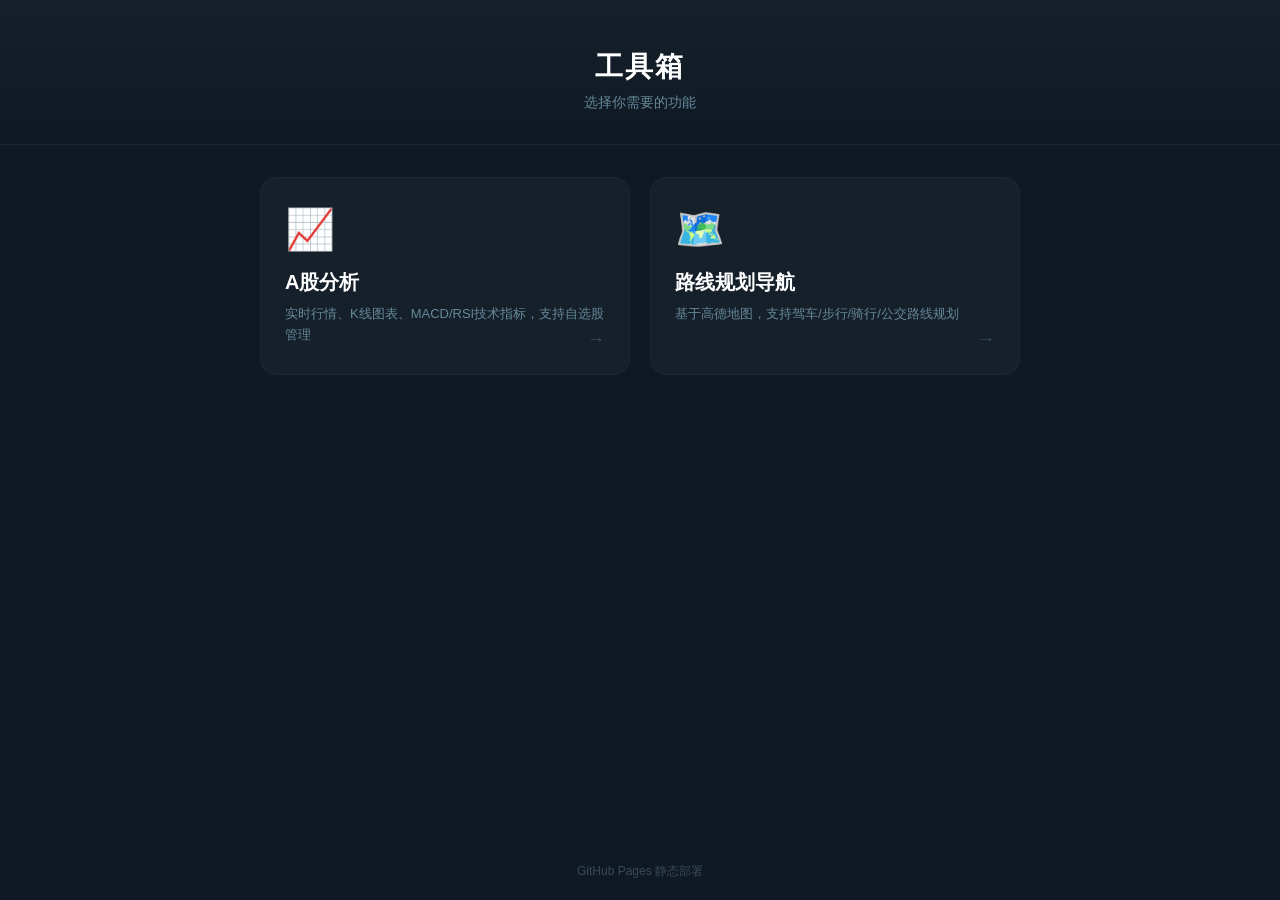
==== index.html @ 036002cf "Add files via upload" ====
<!DOCTYPE html>
<html lang="zh-CN">
<head>
  <meta charset="UTF-8">
  <meta name="viewport" content="width=device-width, initial-scale=1.0">
  <title>工具箱</title>
  <style>
    * { margin: 0; padding: 0; box-sizing: border-box; -webkit-tap-highlight-color: transparent; }
    body {
      font-family: -apple-system, BlinkMacSystemFont, "PingFang SC", "Microsoft YaHei", sans-serif;
      background: #0f1923;
      color: #e0e0e0;
      min-height: 100vh;
      display: flex;
      flex-direction: column;
      align-items: center;
    }

    /* ---- 顶部标题区 ---- */
    .hero {
      width: 100%;
      text-align: center;
      padding: 48px 20px 32px;
      background: linear-gradient(180deg, #15202b 0%, #0f1923 100%);
      border-bottom: 1px solid #1a2733;
    }
    .hero h1 {
      font-size: 28px;
      font-weight: 700;
      color: #fff;
      margin-bottom: 8px;
      letter-spacing: 2px;
    }
    .hero p {
      font-size: 14px;
      color: #689;
    }

    /* ---- 卡片网格 ---- */
    .grid {
      display: grid;
      grid-template-columns: repeat(auto-fill, minmax(280px, 1fr));
      gap: 20px;
      width: 100%;
      max-width: 800px;
      padding: 32px 20px 48px;
    }

    .card {
      display: block;
      text-decoration: none;
      color: inherit;
      background: #15202b;
      border: 1px solid #1a2733;
      border-radius: 16px;
      padding: 28px 24px;
      transition: transform 0.2s, border-color 0.2s, box-shadow 0.2s;
      position: relative;
      overflow: hidden;
    }
    .card:hover {
      transform: translateY(-4px);
      border-color: #2a3a4a;
      box-shadow: 0 8px 32px rgba(0,0,0,0.3);
    }
    .card:active {
      transform: translateY(-1px);
    }

    .card-icon {
      font-size: 40px;
      margin-bottom: 16px;
      display: block;
    }
    .card-title {
      font-size: 20px;
      font-weight: 600;
      color: #fff;
      margin-bottom: 8px;
    }
    .card-desc {
      font-size: 13px;
      color: #689;
      line-height: 1.6;
    }
    .card-arrow {
      position: absolute;
      bottom: 24px;
      right: 24px;
      font-size: 18px;
      color: #3a4a5a;
      transition: color 0.2s, transform 0.2s;
    }
    .card:hover .card-arrow {
      color: #4fc3f7;
      transform: translateX(4px);
    }

    /* ---- 装饰条 ---- */
    .card::before {
      content: '';
      position: absolute;
      top: 0; left: 0; right: 0;
      height: 3px;
      opacity: 0;
      transition: opacity 0.2s;
    }
    .card:hover::before {
      opacity: 1;
    }
    .card-stock::before { background: linear-gradient(90deg, #f04141, #ff6b6b); }
    .card-map::before  { background: linear-gradient(90deg, #1677ff, #4fc3f7); }

    /* ---- 底部 ---- */
    .footer {
      margin-top: auto;
      padding: 20px;
      font-size: 12px;
      color: #3a4a5a;
    }

    /* ---- 手机端 ---- */
    @media (max-width: 600px) {
      .hero { padding: 32px 20px 24px; }
      .hero h1 { font-size: 22px; }
      .grid {
        grid-template-columns: 1fr;
        gap: 16px;
        padding: 24px 16px 32px;
      }
      .card { padding: 24px 20px; }
      .card-icon { font-size: 36px; }
    }
  </style>
</head>
<body>

<div class="hero">
  <h1>工具箱</h1>
  <p>选择你需要的功能</p>
</div>

<div class="grid">
  <!-- A股分析 -->
  <a class="card card-stock" href="stock/index.html">
    <span class="card-icon">📈</span>
    <div class="card-title">A股分析</div>
    <div class="card-desc">实时行情、K线图表、MACD/RSI技术指标，支持自选股管理</div>
    <span class="card-arrow">→</span>
  </a>

  <!-- 地图路线规划 -->
  <a class="card card-map" href="map/index.html">
    <span class="card-icon">🗺️</span>
    <div class="card-title">路线规划导航</div>
    <div class="card-desc">基于高德地图，支持驾车/步行/骑行/公交路线规划</div>
    <span class="card-arrow">→</span>
  </a>

  <!--
    后续新增功能只需复制一个 <a class="card"> 块即可：
    <a class="card card-xxx" href="xxx/index.html">
      <span class="card-icon">🔧</span>
      <div class="card-title">新功能</div>
      <div class="card-desc">功能描述</div>
      <span class="card-arrow">→</span>
    </a>
  -->
</div>

<div class="footer">GitHub Pages 静态部署</div>

</body>
</html>
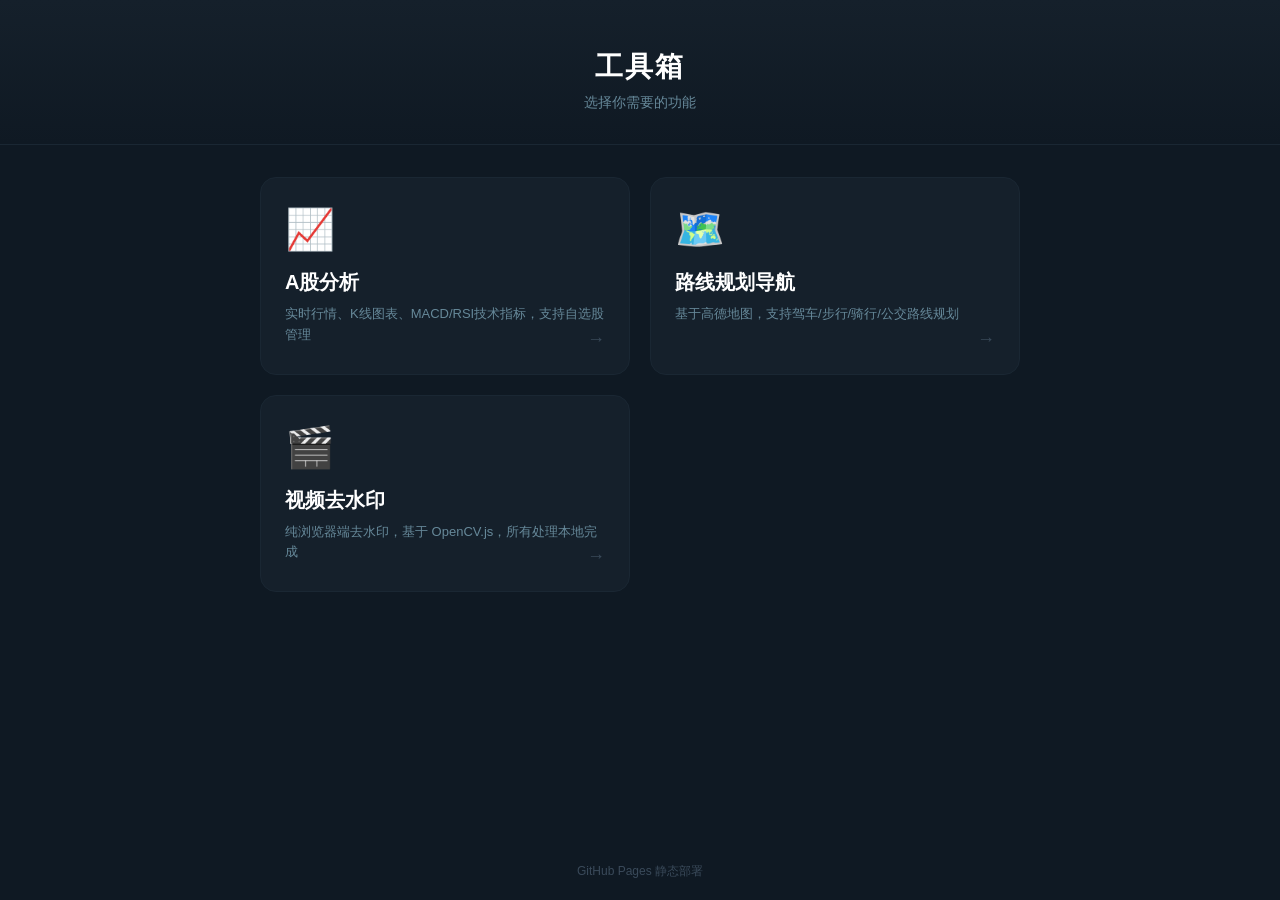
==== commit 8906f1e0: "Add files via upload" ====
--- a/index.html
+++ b/index.html
@@ -110,6 +110,7 @@
     }
     .card-stock::before { background: linear-gradient(90deg, #f04141, #ff6b6b); }
     .card-map::before  { background: linear-gradient(90deg, #1677ff, #4fc3f7); }
+    .card-video::before { background: linear-gradient(90deg, #2ecc71, #58d68d); }
 
     /* ---- 底部 ---- */
     .footer {
@@ -157,6 +158,14 @@
     <span class="card-arrow">→</span>
   </a>
 
+  <!-- 视频去水印 -->
+  <a class="card card-video" href="video/index.html">
+    <span class="card-icon">🎬</span>
+    <div class="card-title">视频去水印</div>
+    <div class="card-desc">纯浏览器端去水印，基于 OpenCV.js，所有处理本地完成</div>
+    <span class="card-arrow">→</span>
+  </a>
+
   <!--
     后续新增功能只需复制一个 <a class="card"> 块即可：
     <a class="card card-xxx" href="xxx/index.html">
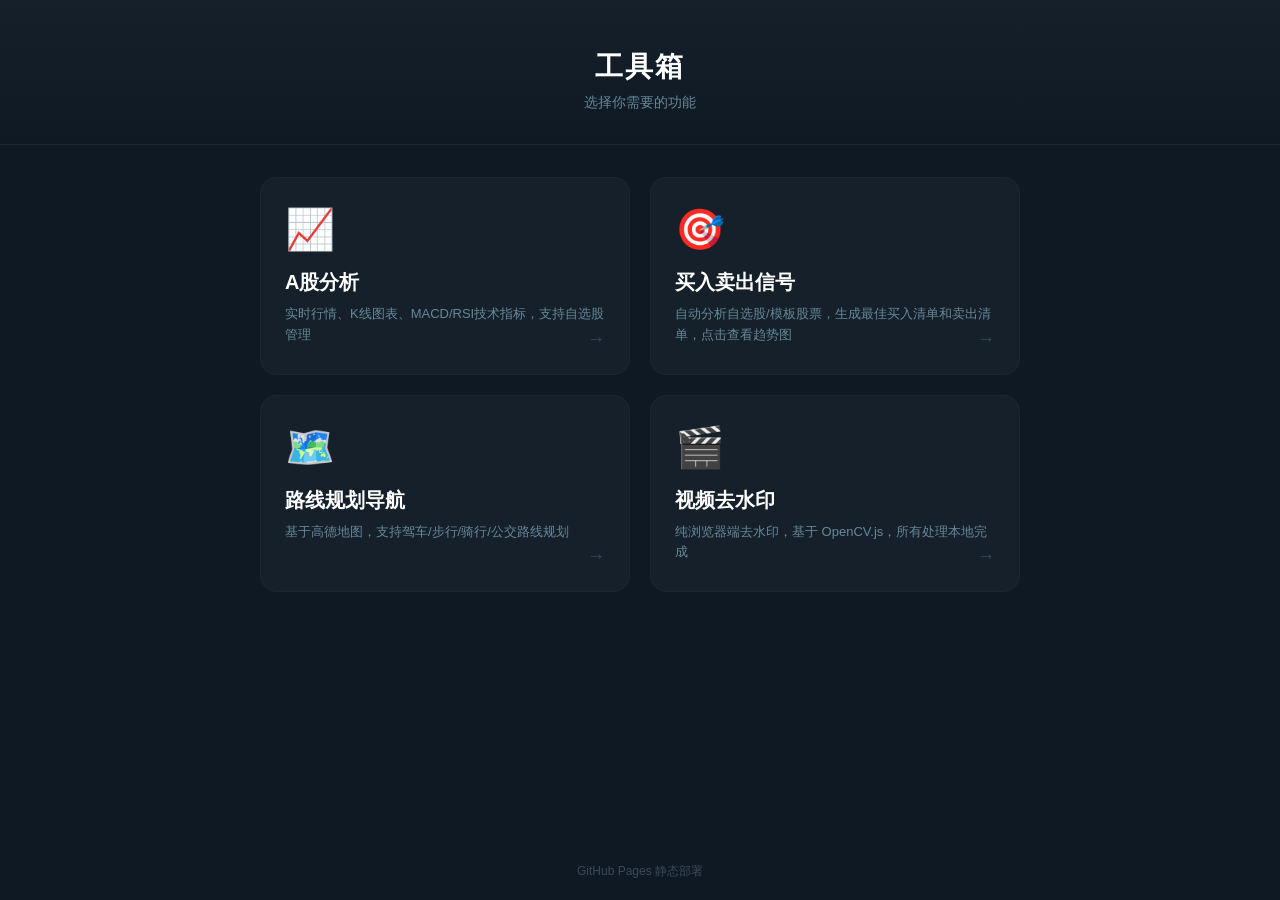
==== commit 45062fb6: "Add files via upload" ====
--- a/index.html
+++ b/index.html
@@ -109,6 +109,7 @@
       opacity: 1;
     }
     .card-stock::before { background: linear-gradient(90deg, #f04141, #ff6b6b); }
+    .card-signals::before { background: linear-gradient(90deg, #ff9800, #ffc107); }
     .card-map::before  { background: linear-gradient(90deg, #1677ff, #4fc3f7); }
     .card-video::before { background: linear-gradient(90deg, #2ecc71, #58d68d); }
 
@@ -150,6 +151,14 @@
     <span class="card-arrow">→</span>
   </a>
 
+  <!-- 买入卖出信号 -->
+  <a class="card card-signals" href="stock/signals.html">
+    <span class="card-icon">🎯</span>
+    <div class="card-title">买入卖出信号</div>
+    <div class="card-desc">自动分析自选股/模板股票，生成最佳买入清单和卖出清单，点击查看趋势图</div>
+    <span class="card-arrow">→</span>
+  </a>
+
   <!-- 地图路线规划 -->
   <a class="card card-map" href="map/index.html">
     <span class="card-icon">🗺️</span>
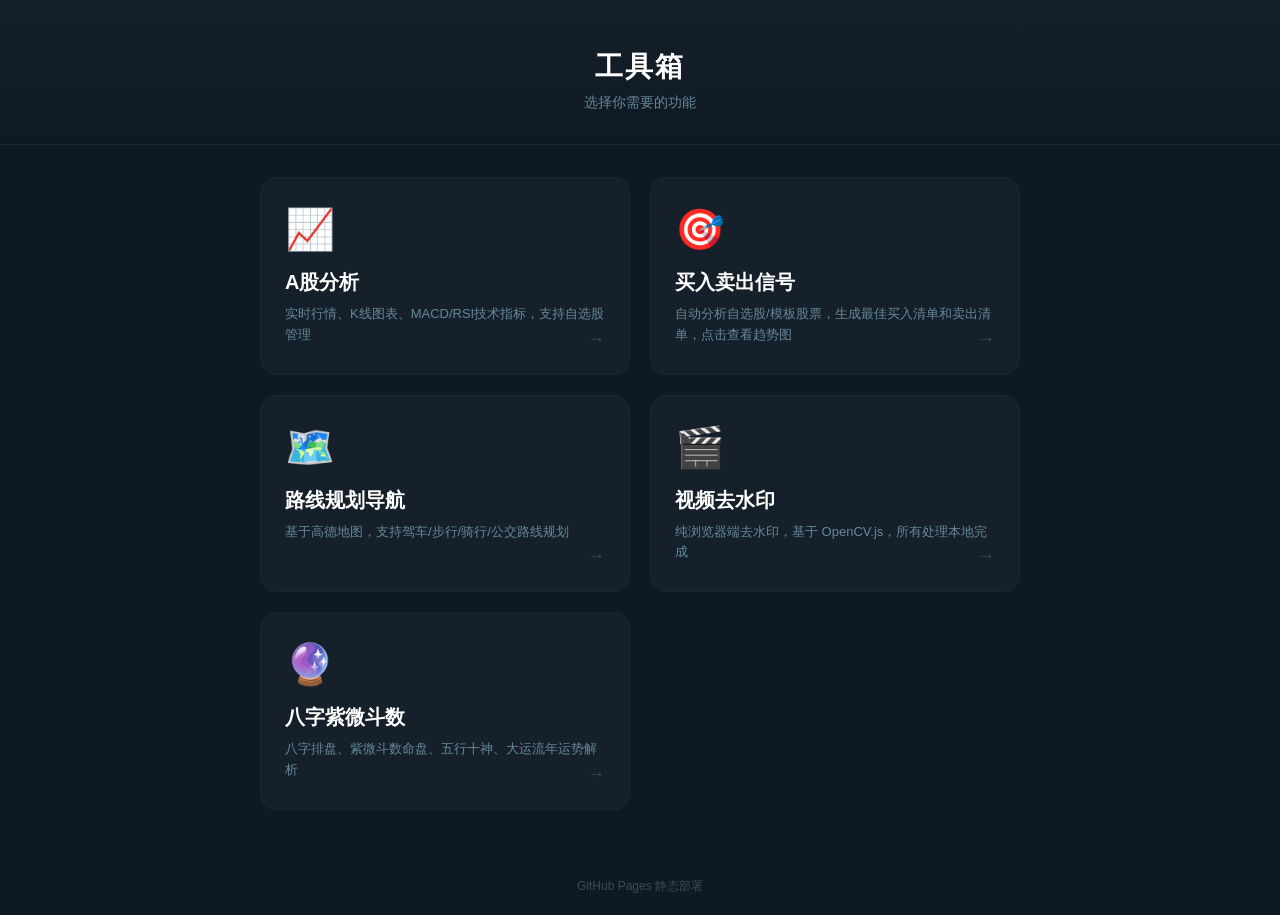
==== commit 1f610c92: "Add files via upload" ====
--- a/index.html
+++ b/index.html
@@ -112,6 +112,7 @@
     .card-signals::before { background: linear-gradient(90deg, #ff9800, #ffc107); }
     .card-map::before  { background: linear-gradient(90deg, #1677ff, #4fc3f7); }
     .card-video::before { background: linear-gradient(90deg, #2ecc71, #58d68d); }
+    .card-bazi::before  { background: linear-gradient(90deg, #f0c860, #9b59b6); }
 
     /* ---- 底部 ---- */
     .footer {
@@ -175,6 +176,14 @@
     <span class="card-arrow">→</span>
   </a>
 
+  <!-- 八字紫微斗数 -->
+  <a class="card card-bazi" href="bazi/index.html">
+    <span class="card-icon">🔮</span>
+    <div class="card-title">八字紫微斗数</div>
+    <div class="card-desc">八字排盘、紫微斗数命盘、五行十神、大运流年运势解析</div>
+    <span class="card-arrow">→</span>
+  </a>
+
   <!--
     后续新增功能只需复制一个 <a class="card"> 块即可：
     <a class="card card-xxx" href="xxx/index.html">
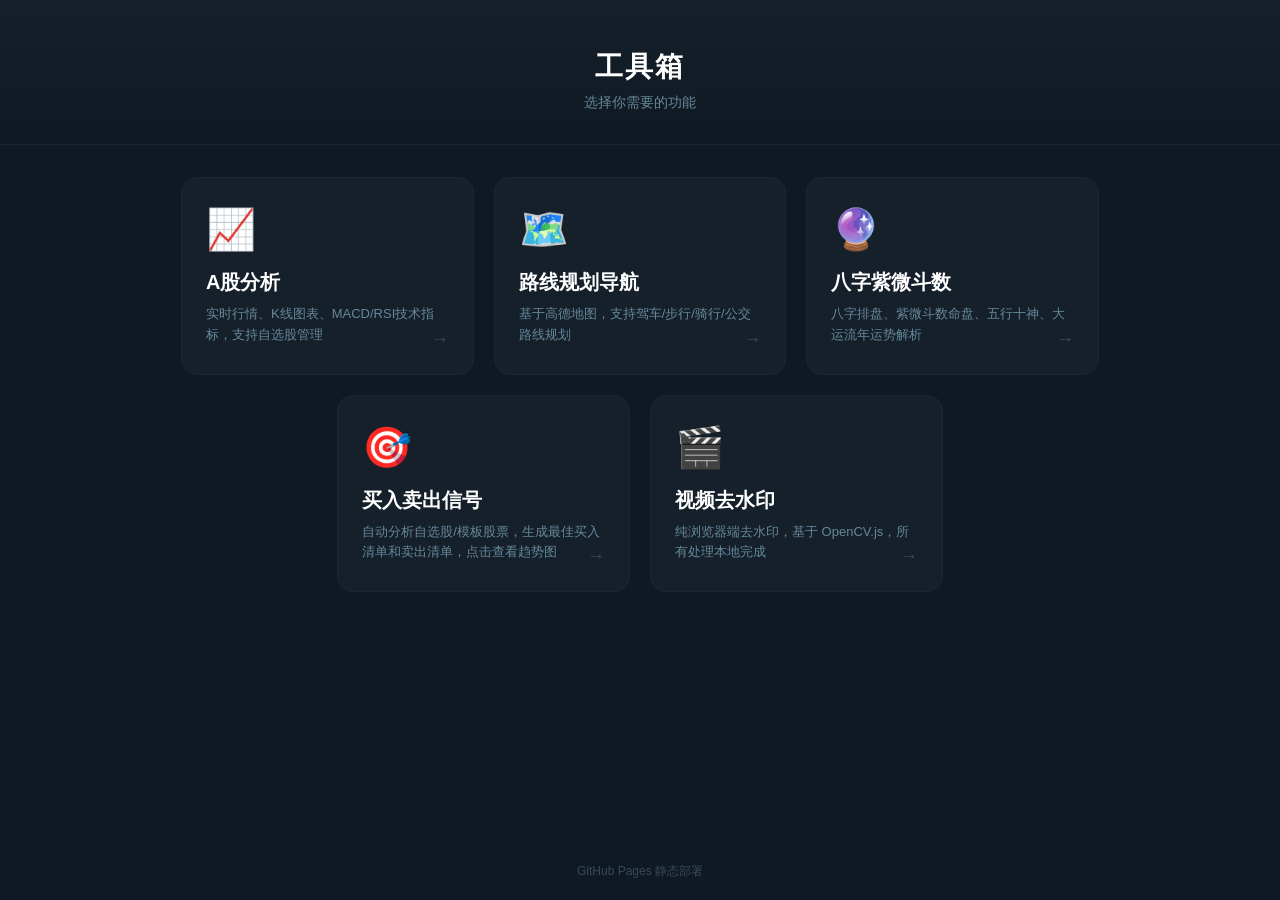
==== commit db151a35: "Add files via upload" ====
--- a/index.html
+++ b/index.html
@@ -1,201 +1,213 @@
-<!DOCTYPE html>
-<html lang="zh-CN">
-<head>
-  <meta charset="UTF-8">
-  <meta name="viewport" content="width=device-width, initial-scale=1.0">
-  <title>工具箱</title>
-  <style>
-    * { margin: 0; padding: 0; box-sizing: border-box; -webkit-tap-highlight-color: transparent; }
-    body {
-      font-family: -apple-system, BlinkMacSystemFont, "PingFang SC", "Microsoft YaHei", sans-serif;
-      background: #0f1923;
-      color: #e0e0e0;
-      min-height: 100vh;
-      display: flex;
-      flex-direction: column;
-      align-items: center;
-    }
-
-    /* ---- 顶部标题区 ---- */
-    .hero {
-      width: 100%;
-      text-align: center;
-      padding: 48px 20px 32px;
-      background: linear-gradient(180deg, #15202b 0%, #0f1923 100%);
-      border-bottom: 1px solid #1a2733;
-    }
-    .hero h1 {
-      font-size: 28px;
-      font-weight: 700;
-      color: #fff;
-      margin-bottom: 8px;
-      letter-spacing: 2px;
-    }
-    .hero p {
-      font-size: 14px;
-      color: #689;
-    }
-
-    /* ---- 卡片网格 ---- */
-    .grid {
-      display: grid;
-      grid-template-columns: repeat(auto-fill, minmax(280px, 1fr));
-      gap: 20px;
-      width: 100%;
-      max-width: 800px;
-      padding: 32px 20px 48px;
-    }
-
-    .card {
-      display: block;
-      text-decoration: none;
-      color: inherit;
-      background: #15202b;
-      border: 1px solid #1a2733;
-      border-radius: 16px;
-      padding: 28px 24px;
-      transition: transform 0.2s, border-color 0.2s, box-shadow 0.2s;
-      position: relative;
-      overflow: hidden;
-    }
-    .card:hover {
-      transform: translateY(-4px);
-      border-color: #2a3a4a;
-      box-shadow: 0 8px 32px rgba(0,0,0,0.3);
-    }
-    .card:active {
-      transform: translateY(-1px);
-    }
-
-    .card-icon {
-      font-size: 40px;
-      margin-bottom: 16px;
-      display: block;
-    }
-    .card-title {
-      font-size: 20px;
-      font-weight: 600;
-      color: #fff;
-      margin-bottom: 8px;
-    }
-    .card-desc {
-      font-size: 13px;
-      color: #689;
-      line-height: 1.6;
-    }
-    .card-arrow {
-      position: absolute;
-      bottom: 24px;
-      right: 24px;
-      font-size: 18px;
-      color: #3a4a5a;
-      transition: color 0.2s, transform 0.2s;
-    }
-    .card:hover .card-arrow {
-      color: #4fc3f7;
-      transform: translateX(4px);
-    }
-
-    /* ---- 装饰条 ---- */
-    .card::before {
-      content: '';
-      position: absolute;
-      top: 0; left: 0; right: 0;
-      height: 3px;
-      opacity: 0;
-      transition: opacity 0.2s;
-    }
-    .card:hover::before {
-      opacity: 1;
-    }
-    .card-stock::before { background: linear-gradient(90deg, #f04141, #ff6b6b); }
-    .card-signals::before { background: linear-gradient(90deg, #ff9800, #ffc107); }
-    .card-map::before  { background: linear-gradient(90deg, #1677ff, #4fc3f7); }
-    .card-video::before { background: linear-gradient(90deg, #2ecc71, #58d68d); }
-    .card-bazi::before  { background: linear-gradient(90deg, #f0c860, #9b59b6); }
-
-    /* ---- 底部 ---- */
-    .footer {
-      margin-top: auto;
-      padding: 20px;
-      font-size: 12px;
-      color: #3a4a5a;
-    }
-
-    /* ---- 手机端 ---- */
-    @media (max-width: 600px) {
-      .hero { padding: 32px 20px 24px; }
-      .hero h1 { font-size: 22px; }
-      .grid {
-        grid-template-columns: 1fr;
-        gap: 16px;
-        padding: 24px 16px 32px;
-      }
-      .card { padding: 24px 20px; }
-      .card-icon { font-size: 36px; }
-    }
-  </style>
-</head>
-<body>
-
-<div class="hero">
-  <h1>工具箱</h1>
-  <p>选择你需要的功能</p>
-</div>
-
-<div class="grid">
-  <!-- A股分析 -->
-  <a class="card card-stock" href="stock/index.html">
-    <span class="card-icon">📈</span>
-    <div class="card-title">A股分析</div>
-    <div class="card-desc">实时行情、K线图表、MACD/RSI技术指标，支持自选股管理</div>
-    <span class="card-arrow">→</span>
-  </a>
-
-  <!-- 买入卖出信号 -->
-  <a class="card card-signals" href="stock/signals.html">
-    <span class="card-icon">🎯</span>
-    <div class="card-title">买入卖出信号</div>
-    <div class="card-desc">自动分析自选股/模板股票，生成最佳买入清单和卖出清单，点击查看趋势图</div>
-    <span class="card-arrow">→</span>
-  </a>
-
-  <!-- 地图路线规划 -->
-  <a class="card card-map" href="map/index.html">
-    <span class="card-icon">🗺️</span>
-    <div class="card-title">路线规划导航</div>
-    <div class="card-desc">基于高德地图，支持驾车/步行/骑行/公交路线规划</div>
-    <span class="card-arrow">→</span>
-  </a>
-
-  <!-- 视频去水印 -->
-  <a class="card card-video" href="video/index.html">
-    <span class="card-icon">🎬</span>
-    <div class="card-title">视频去水印</div>
-    <div class="card-desc">纯浏览器端去水印，基于 OpenCV.js，所有处理本地完成</div>
-    <span class="card-arrow">→</span>
-  </a>
-
-  <!-- 八字紫微斗数 -->
-  <a class="card card-bazi" href="bazi/index.html">
-    <span class="card-icon">🔮</span>
-    <div class="card-title">八字紫微斗数</div>
-    <div class="card-desc">八字排盘、紫微斗数命盘、五行十神、大运流年运势解析</div>
-    <span class="card-arrow">→</span>
-  </a>
-
-  <!--
-    后续新增功能只需复制一个 <a class="card"> 块即可：
-    <a class="card card-xxx" href="xxx/index.html">
-      <span class="card-icon">🔧</span>
-      <div class="card-title">新功能</div>
-      <div class="card-desc">功能描述</div>
-      <span class="card-arrow">→</span>
-    </a>
-  -->
-</div>
-
-<div class="footer">GitHub Pages 静态部署</div>
-
-</body>
-</html>
+<!DOCTYPE html>
+<html lang="zh-CN">
+<head>
+  <meta charset="UTF-8">
+  <meta name="viewport" content="width=device-width, initial-scale=1.0">
+  <title>工具箱</title>
+  <style>
+    * { margin: 0; padding: 0; box-sizing: border-box; -webkit-tap-highlight-color: transparent; }
+    body {
+      font-family: -apple-system, BlinkMacSystemFont, "PingFang SC", "Microsoft YaHei", sans-serif;
+      background: #0f1923;
+      color: #e0e0e0;
+      min-height: 100vh;
+      display: flex;
+      flex-direction: column;
+      align-items: center;
+    }
+
+    /* ---- 顶部标题区 ---- */
+    .hero {
+      width: 100%;
+      text-align: center;
+      padding: 48px 20px 32px;
+      background: linear-gradient(180deg, #15202b 0%, #0f1923 100%);
+      border-bottom: 1px solid #1a2733;
+    }
+    .hero h1 {
+      font-size: 28px;
+      font-weight: 700;
+      color: #fff;
+      margin-bottom: 8px;
+      letter-spacing: 2px;
+    }
+    .hero p {
+      font-size: 14px;
+      color: #689;
+    }
+
+    /* ---- 卡片网格 ---- */
+    .grid {
+      display: flex;
+      flex-wrap: wrap;
+      justify-content: center;
+      gap: 20px;
+      width: 100%;
+      max-width: 960px;
+      padding: 32px 20px 48px;
+    }
+
+    .card {
+      display: block;
+      text-decoration: none;
+      color: inherit;
+      background: #15202b;
+      border: 1px solid #1a2733;
+      border-radius: 16px;
+      padding: 28px 24px;
+      transition: transform 0.2s, border-color 0.2s, box-shadow 0.2s;
+      position: relative;
+      overflow: hidden;
+      flex: 1 1 calc(33.333% - 20px);
+      max-width: calc(33.333% - 14px);
+      min-width: 240px;
+    }
+    .card:hover {
+      transform: translateY(-4px);
+      border-color: #2a3a4a;
+      box-shadow: 0 8px 32px rgba(0,0,0,0.3);
+    }
+    .card:active {
+      transform: translateY(-1px);
+    }
+
+    .card-icon {
+      font-size: 40px;
+      margin-bottom: 16px;
+      display: block;
+    }
+    .card-title {
+      font-size: 20px;
+      font-weight: 600;
+      color: #fff;
+      margin-bottom: 8px;
+    }
+    .card-desc {
+      font-size: 13px;
+      color: #689;
+      line-height: 1.6;
+    }
+    .card-arrow {
+      position: absolute;
+      bottom: 24px;
+      right: 24px;
+      font-size: 18px;
+      color: #3a4a5a;
+      transition: color 0.2s, transform 0.2s;
+    }
+    .card:hover .card-arrow {
+      color: #4fc3f7;
+      transform: translateX(4px);
+    }
+
+    /* ---- 装饰条 ---- */
+    .card::before {
+      content: '';
+      position: absolute;
+      top: 0; left: 0; right: 0;
+      height: 3px;
+      opacity: 0;
+      transition: opacity 0.2s;
+    }
+    .card:hover::before {
+      opacity: 1;
+    }
+    .card-stock::before { background: linear-gradient(90deg, #f04141, #ff6b6b); }
+    .card-signals::before { background: linear-gradient(90deg, #ff9800, #ffc107); }
+    .card-map::before  { background: linear-gradient(90deg, #1677ff, #4fc3f7); }
+    .card-video::before { background: linear-gradient(90deg, #2ecc71, #58d68d); }
+    .card-bazi::before  { background: linear-gradient(90deg, #f0c860, #9b59b6); }
+
+    /* ---- 底部 ---- */
+    .footer {
+      margin-top: auto;
+      padding: 20px;
+      font-size: 12px;
+      color: #3a4a5a;
+    }
+
+    /* ---- 手机端 ---- */
+    @media (max-width: 800px) {
+      .hero { padding: 32px 20px 24px; }
+      .hero h1 { font-size: 22px; }
+      .grid {
+        gap: 16px;
+        padding: 24px 16px 32px;
+      }
+      .card {
+        flex: 1 1 100%;
+        max-width: 100%;
+        min-width: unset;
+        padding: 24px 20px;
+      }
+      .card-icon { font-size: 36px; }
+    }
+  </style>
+</head>
+<body>
+
+<div class="hero">
+  <h1>工具箱</h1>
+  <p>选择你需要的功能</p>
+</div>
+
+<div class="grid">
+  <!-- 第一行：股票、路线、八字 -->
+
+  <!-- A股分析 -->
+  <a class="card card-stock" href="stock/index.html">
+    <span class="card-icon">📈</span>
+    <div class="card-title">A股分析</div>
+    <div class="card-desc">实时行情、K线图表、MACD/RSI技术指标，支持自选股管理</div>
+    <span class="card-arrow">→</span>
+  </a>
+
+  <!-- 路线规划导航 -->
+  <a class="card card-map" href="map/index.html">
+    <span class="card-icon">🗺️</span>
+    <div class="card-title">路线规划导航</div>
+    <div class="card-desc">基于高德地图，支持驾车/步行/骑行/公交路线规划</div>
+    <span class="card-arrow">→</span>
+  </a>
+
+  <!-- 八字紫微斗数 -->
+  <a class="card card-bazi" href="bazi/index.html">
+    <span class="card-icon">🔮</span>
+    <div class="card-title">八字紫微斗数</div>
+    <div class="card-desc">八字排盘、紫微斗数命盘、五行十神、大运流年运势解析</div>
+    <span class="card-arrow">→</span>
+  </a>
+
+  <!-- 第二行：信号、视频 -->
+
+  <!-- 买入卖出信号 -->
+  <a class="card card-signals" href="stock/signals.html">
+    <span class="card-icon">🎯</span>
+    <div class="card-title">买入卖出信号</div>
+    <div class="card-desc">自动分析自选股/模板股票，生成最佳买入清单和卖出清单，点击查看趋势图</div>
+    <span class="card-arrow">→</span>
+  </a>
+
+  <!-- 视频去水印 -->
+  <a class="card card-video" href="video/index.html">
+    <span class="card-icon">🎬</span>
+    <div class="card-title">视频去水印</div>
+    <div class="card-desc">纯浏览器端去水印，基于 OpenCV.js，所有处理本地完成</div>
+    <span class="card-arrow">→</span>
+  </a>
+
+  <!--
+    后续新增功能只需复制一个 <a class="card"> 块即可：
+    <a class="card card-xxx" href="xxx/index.html">
+      <span class="card-icon">🔧</span>
+      <div class="card-title">新功能</div>
+      <div class="card-desc">功能描述</div>
+      <span class="card-arrow">→</span>
+    </a>
+  -->
+</div>
+
+<div class="footer">GitHub Pages 静态部署</div>
+
+</body>
+</html>
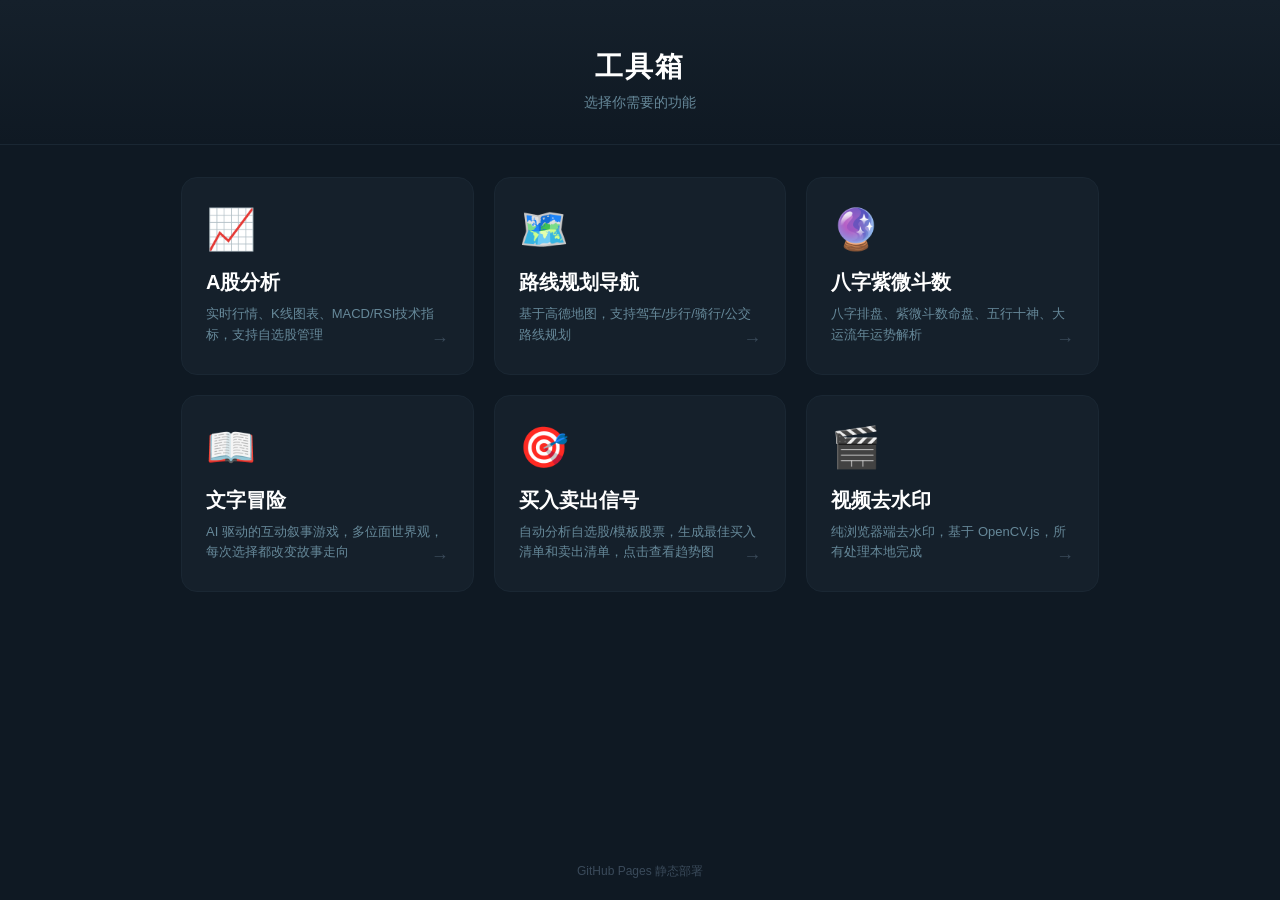
==== commit 6e60ee7a: "合并 story 项目：文字冒险游戏，API 收进 Cloudflare Worker" ====
--- a/index.html
+++ b/index.html
@@ -1,213 +1,222 @@
-<!DOCTYPE html>
-<html lang="zh-CN">
-<head>
-  <meta charset="UTF-8">
-  <meta name="viewport" content="width=device-width, initial-scale=1.0">
-  <title>工具箱</title>
-  <style>
-    * { margin: 0; padding: 0; box-sizing: border-box; -webkit-tap-highlight-color: transparent; }
-    body {
-      font-family: -apple-system, BlinkMacSystemFont, "PingFang SC", "Microsoft YaHei", sans-serif;
-      background: #0f1923;
-      color: #e0e0e0;
-      min-height: 100vh;
-      display: flex;
-      flex-direction: column;
-      align-items: center;
-    }
-
-    /* ---- 顶部标题区 ---- */
-    .hero {
-      width: 100%;
-      text-align: center;
-      padding: 48px 20px 32px;
-      background: linear-gradient(180deg, #15202b 0%, #0f1923 100%);
-      border-bottom: 1px solid #1a2733;
-    }
-    .hero h1 {
-      font-size: 28px;
-      font-weight: 700;
-      color: #fff;
-      margin-bottom: 8px;
-      letter-spacing: 2px;
-    }
-    .hero p {
-      font-size: 14px;
-      color: #689;
-    }
-
-    /* ---- 卡片网格 ---- */
-    .grid {
-      display: flex;
-      flex-wrap: wrap;
-      justify-content: center;
-      gap: 20px;
-      width: 100%;
-      max-width: 960px;
-      padding: 32px 20px 48px;
-    }
-
-    .card {
-      display: block;
-      text-decoration: none;
-      color: inherit;
-      background: #15202b;
-      border: 1px solid #1a2733;
-      border-radius: 16px;
-      padding: 28px 24px;
-      transition: transform 0.2s, border-color 0.2s, box-shadow 0.2s;
-      position: relative;
-      overflow: hidden;
-      flex: 1 1 calc(33.333% - 20px);
-      max-width: calc(33.333% - 14px);
-      min-width: 240px;
-    }
-    .card:hover {
-      transform: translateY(-4px);
-      border-color: #2a3a4a;
-      box-shadow: 0 8px 32px rgba(0,0,0,0.3);
-    }
-    .card:active {
-      transform: translateY(-1px);
-    }
-
-    .card-icon {
-      font-size: 40px;
-      margin-bottom: 16px;
-      display: block;
-    }
-    .card-title {
-      font-size: 20px;
-      font-weight: 600;
-      color: #fff;
-      margin-bottom: 8px;
-    }
-    .card-desc {
-      font-size: 13px;
-      color: #689;
-      line-height: 1.6;
-    }
-    .card-arrow {
-      position: absolute;
-      bottom: 24px;
-      right: 24px;
-      font-size: 18px;
-      color: #3a4a5a;
-      transition: color 0.2s, transform 0.2s;
-    }
-    .card:hover .card-arrow {
-      color: #4fc3f7;
-      transform: translateX(4px);
-    }
-
-    /* ---- 装饰条 ---- */
-    .card::before {
-      content: '';
-      position: absolute;
-      top: 0; left: 0; right: 0;
-      height: 3px;
-      opacity: 0;
-      transition: opacity 0.2s;
-    }
-    .card:hover::before {
-      opacity: 1;
-    }
-    .card-stock::before { background: linear-gradient(90deg, #f04141, #ff6b6b); }
-    .card-signals::before { background: linear-gradient(90deg, #ff9800, #ffc107); }
-    .card-map::before  { background: linear-gradient(90deg, #1677ff, #4fc3f7); }
-    .card-video::before { background: linear-gradient(90deg, #2ecc71, #58d68d); }
-    .card-bazi::before  { background: linear-gradient(90deg, #f0c860, #9b59b6); }
-
-    /* ---- 底部 ---- */
-    .footer {
-      margin-top: auto;
-      padding: 20px;
-      font-size: 12px;
-      color: #3a4a5a;
-    }
-
-    /* ---- 手机端 ---- */
-    @media (max-width: 800px) {
-      .hero { padding: 32px 20px 24px; }
-      .hero h1 { font-size: 22px; }
-      .grid {
-        gap: 16px;
-        padding: 24px 16px 32px;
-      }
-      .card {
-        flex: 1 1 100%;
-        max-width: 100%;
-        min-width: unset;
-        padding: 24px 20px;
-      }
-      .card-icon { font-size: 36px; }
-    }
-  </style>
-</head>
-<body>
-
-<div class="hero">
-  <h1>工具箱</h1>
-  <p>选择你需要的功能</p>
-</div>
-
-<div class="grid">
-  <!-- 第一行：股票、路线、八字 -->
-
-  <!-- A股分析 -->
-  <a class="card card-stock" href="stock/index.html">
-    <span class="card-icon">📈</span>
-    <div class="card-title">A股分析</div>
-    <div class="card-desc">实时行情、K线图表、MACD/RSI技术指标，支持自选股管理</div>
-    <span class="card-arrow">→</span>
-  </a>
-
-  <!-- 路线规划导航 -->
-  <a class="card card-map" href="map/index.html">
-    <span class="card-icon">🗺️</span>
-    <div class="card-title">路线规划导航</div>
-    <div class="card-desc">基于高德地图，支持驾车/步行/骑行/公交路线规划</div>
-    <span class="card-arrow">→</span>
-  </a>
-
-  <!-- 八字紫微斗数 -->
-  <a class="card card-bazi" href="bazi/index.html">
-    <span class="card-icon">🔮</span>
-    <div class="card-title">八字紫微斗数</div>
-    <div class="card-desc">八字排盘、紫微斗数命盘、五行十神、大运流年运势解析</div>
-    <span class="card-arrow">→</span>
-  </a>
-
-  <!-- 第二行：信号、视频 -->
-
-  <!-- 买入卖出信号 -->
-  <a class="card card-signals" href="stock/signals.html">
-    <span class="card-icon">🎯</span>
-    <div class="card-title">买入卖出信号</div>
-    <div class="card-desc">自动分析自选股/模板股票，生成最佳买入清单和卖出清单，点击查看趋势图</div>
-    <span class="card-arrow">→</span>
-  </a>
-
-  <!-- 视频去水印 -->
-  <a class="card card-video" href="video/index.html">
-    <span class="card-icon">🎬</span>
-    <div class="card-title">视频去水印</div>
-    <div class="card-desc">纯浏览器端去水印，基于 OpenCV.js，所有处理本地完成</div>
-    <span class="card-arrow">→</span>
-  </a>
-
-  <!--
-    后续新增功能只需复制一个 <a class="card"> 块即可：
-    <a class="card card-xxx" href="xxx/index.html">
-      <span class="card-icon">🔧</span>
-      <div class="card-title">新功能</div>
-      <div class="card-desc">功能描述</div>
-      <span class="card-arrow">→</span>
-    </a>
-  -->
-</div>
-
-<div class="footer">GitHub Pages 静态部署</div>
-
-</body>
-</html>
+<!DOCTYPE html>
+<html lang="zh-CN">
+<head>
+  <meta charset="UTF-8">
+  <meta name="viewport" content="width=device-width, initial-scale=1.0">
+  <title>工具箱</title>
+  <style>
+    * { margin: 0; padding: 0; box-sizing: border-box; -webkit-tap-highlight-color: transparent; }
+    body {
+      font-family: -apple-system, BlinkMacSystemFont, "PingFang SC", "Microsoft YaHei", sans-serif;
+      background: #0f1923;
+      color: #e0e0e0;
+      min-height: 100vh;
+      display: flex;
+      flex-direction: column;
+      align-items: center;
+    }
+
+    /* ---- 顶部标题区 ---- */
+    .hero {
+      width: 100%;
+      text-align: center;
+      padding: 48px 20px 32px;
+      background: linear-gradient(180deg, #15202b 0%, #0f1923 100%);
+      border-bottom: 1px solid #1a2733;
+    }
+    .hero h1 {
+      font-size: 28px;
+      font-weight: 700;
+      color: #fff;
+      margin-bottom: 8px;
+      letter-spacing: 2px;
+    }
+    .hero p {
+      font-size: 14px;
+      color: #689;
+    }
+
+    /* ---- 卡片网格 ---- */
+    .grid {
+      display: flex;
+      flex-wrap: wrap;
+      justify-content: center;
+      gap: 20px;
+      width: 100%;
+      max-width: 960px;
+      padding: 32px 20px 48px;
+    }
+
+    .card {
+      display: block;
+      text-decoration: none;
+      color: inherit;
+      background: #15202b;
+      border: 1px solid #1a2733;
+      border-radius: 16px;
+      padding: 28px 24px;
+      transition: transform 0.2s, border-color 0.2s, box-shadow 0.2s;
+      position: relative;
+      overflow: hidden;
+      flex: 1 1 calc(33.333% - 20px);
+      max-width: calc(33.333% - 14px);
+      min-width: 240px;
+    }
+    .card:hover {
+      transform: translateY(-4px);
+      border-color: #2a3a4a;
+      box-shadow: 0 8px 32px rgba(0,0,0,0.3);
+    }
+    .card:active {
+      transform: translateY(-1px);
+    }
+
+    .card-icon {
+      font-size: 40px;
+      margin-bottom: 16px;
+      display: block;
+    }
+    .card-title {
+      font-size: 20px;
+      font-weight: 600;
+      color: #fff;
+      margin-bottom: 8px;
+    }
+    .card-desc {
+      font-size: 13px;
+      color: #689;
+      line-height: 1.6;
+    }
+    .card-arrow {
+      position: absolute;
+      bottom: 24px;
+      right: 24px;
+      font-size: 18px;
+      color: #3a4a5a;
+      transition: color 0.2s, transform 0.2s;
+    }
+    .card:hover .card-arrow {
+      color: #4fc3f7;
+      transform: translateX(4px);
+    }
+
+    /* ---- 装饰条 ---- */
+    .card::before {
+      content: '';
+      position: absolute;
+      top: 0; left: 0; right: 0;
+      height: 3px;
+      opacity: 0;
+      transition: opacity 0.2s;
+    }
+    .card:hover::before {
+      opacity: 1;
+    }
+    .card-stock::before { background: linear-gradient(90deg, #f04141, #ff6b6b); }
+    .card-signals::before { background: linear-gradient(90deg, #ff9800, #ffc107); }
+    .card-map::before  { background: linear-gradient(90deg, #1677ff, #4fc3f7); }
+    .card-video::before { background: linear-gradient(90deg, #2ecc71, #58d68d); }
+    .card-bazi::before  { background: linear-gradient(90deg, #f0c860, #9b59b6); }
+    .card-story::before { background: linear-gradient(90deg, #ab47bc, #ce93d8); }
+
+    /* ---- 底部 ---- */
+    .footer {
+      margin-top: auto;
+      padding: 20px;
+      font-size: 12px;
+      color: #3a4a5a;
+    }
+
+    /* ---- 手机端 ---- */
+    @media (max-width: 800px) {
+      .hero { padding: 32px 20px 24px; }
+      .hero h1 { font-size: 22px; }
+      .grid {
+        gap: 16px;
+        padding: 24px 16px 32px;
+      }
+      .card {
+        flex: 1 1 100%;
+        max-width: 100%;
+        min-width: unset;
+        padding: 24px 20px;
+      }
+      .card-icon { font-size: 36px; }
+    }
+  </style>
+</head>
+<body>
+
+<div class="hero">
+  <h1>工具箱</h1>
+  <p>选择你需要的功能</p>
+</div>
+
+<div class="grid">
+  <!-- 第一行：股票、路线、八字 -->
+
+  <!-- A股分析 -->
+  <a class="card card-stock" href="stock/index.html">
+    <span class="card-icon">📈</span>
+    <div class="card-title">A股分析</div>
+    <div class="card-desc">实时行情、K线图表、MACD/RSI技术指标，支持自选股管理</div>
+    <span class="card-arrow">→</span>
+  </a>
+
+  <!-- 路线规划导航 -->
+  <a class="card card-map" href="map/index.html">
+    <span class="card-icon">🗺️</span>
+    <div class="card-title">路线规划导航</div>
+    <div class="card-desc">基于高德地图，支持驾车/步行/骑行/公交路线规划</div>
+    <span class="card-arrow">→</span>
+  </a>
+
+  <!-- 八字紫微斗数 -->
+  <a class="card card-bazi" href="bazi/index.html">
+    <span class="card-icon">🔮</span>
+    <div class="card-title">八字紫微斗数</div>
+    <div class="card-desc">八字排盘、紫微斗数命盘、五行十神、大运流年运势解析</div>
+    <span class="card-arrow">→</span>
+  </a>
+
+  <!-- 文字冒险游戏 -->
+  <a class="card card-story" href="story/index.html">
+    <span class="card-icon">📖</span>
+    <div class="card-title">文字冒险</div>
+    <div class="card-desc">AI 驱动的互动叙事游戏，多位面世界观，每次选择都改变故事走向</div>
+    <span class="card-arrow">→</span>
+  </a>
+
+  <!-- 第二行：信号、视频 -->
+
+  <!-- 买入卖出信号 -->
+  <a class="card card-signals" href="stock/signals.html">
+    <span class="card-icon">🎯</span>
+    <div class="card-title">买入卖出信号</div>
+    <div class="card-desc">自动分析自选股/模板股票，生成最佳买入清单和卖出清单，点击查看趋势图</div>
+    <span class="card-arrow">→</span>
+  </a>
+
+  <!-- 视频去水印 -->
+  <a class="card card-video" href="video/index.html">
+    <span class="card-icon">🎬</span>
+    <div class="card-title">视频去水印</div>
+    <div class="card-desc">纯浏览器端去水印，基于 OpenCV.js，所有处理本地完成</div>
+    <span class="card-arrow">→</span>
+  </a>
+
+  <!--
+    后续新增功能只需复制一个 <a class="card"> 块即可：
+    <a class="card card-xxx" href="xxx/index.html">
+      <span class="card-icon">🔧</span>
+      <div class="card-title">新功能</div>
+      <div class="card-desc">功能描述</div>
+      <span class="card-arrow">→</span>
+    </a>
+  -->
+</div>
+
+<div class="footer">GitHub Pages 静态部署</div>
+
+</body>
+</html>
